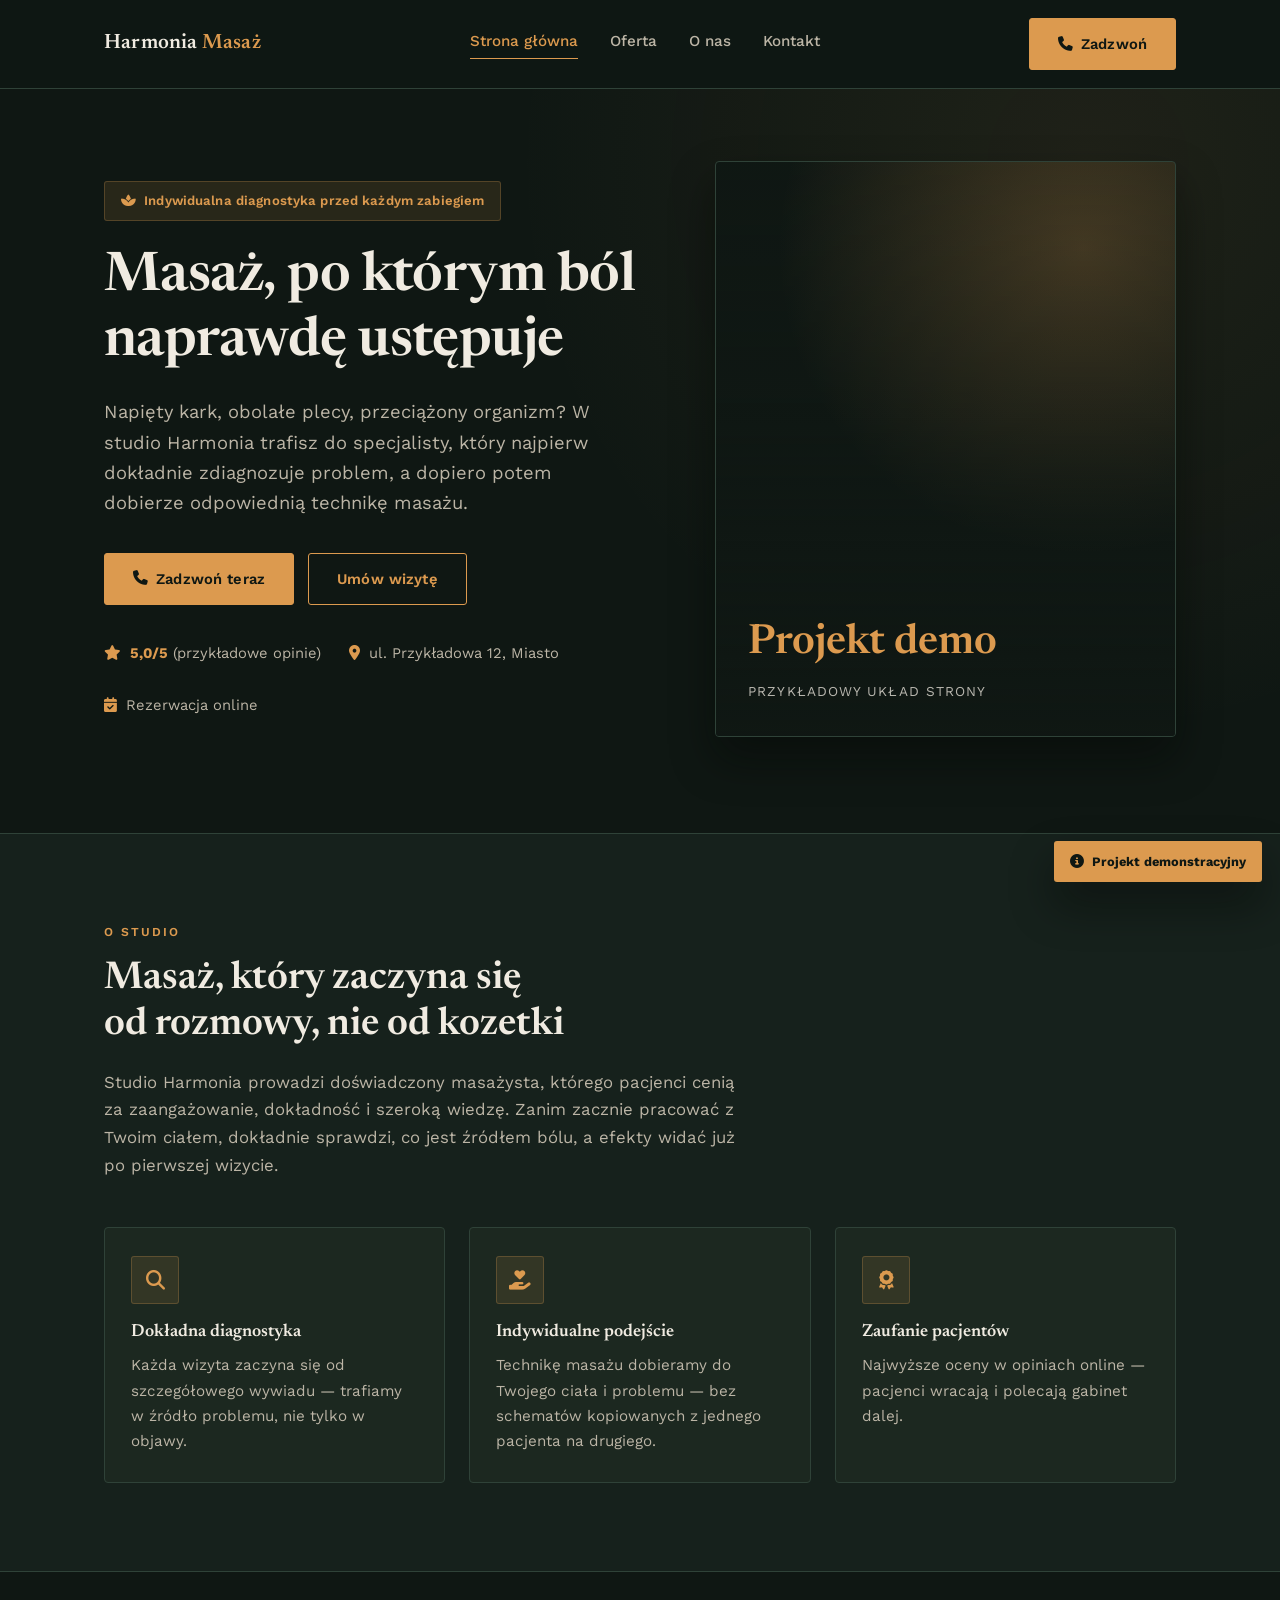
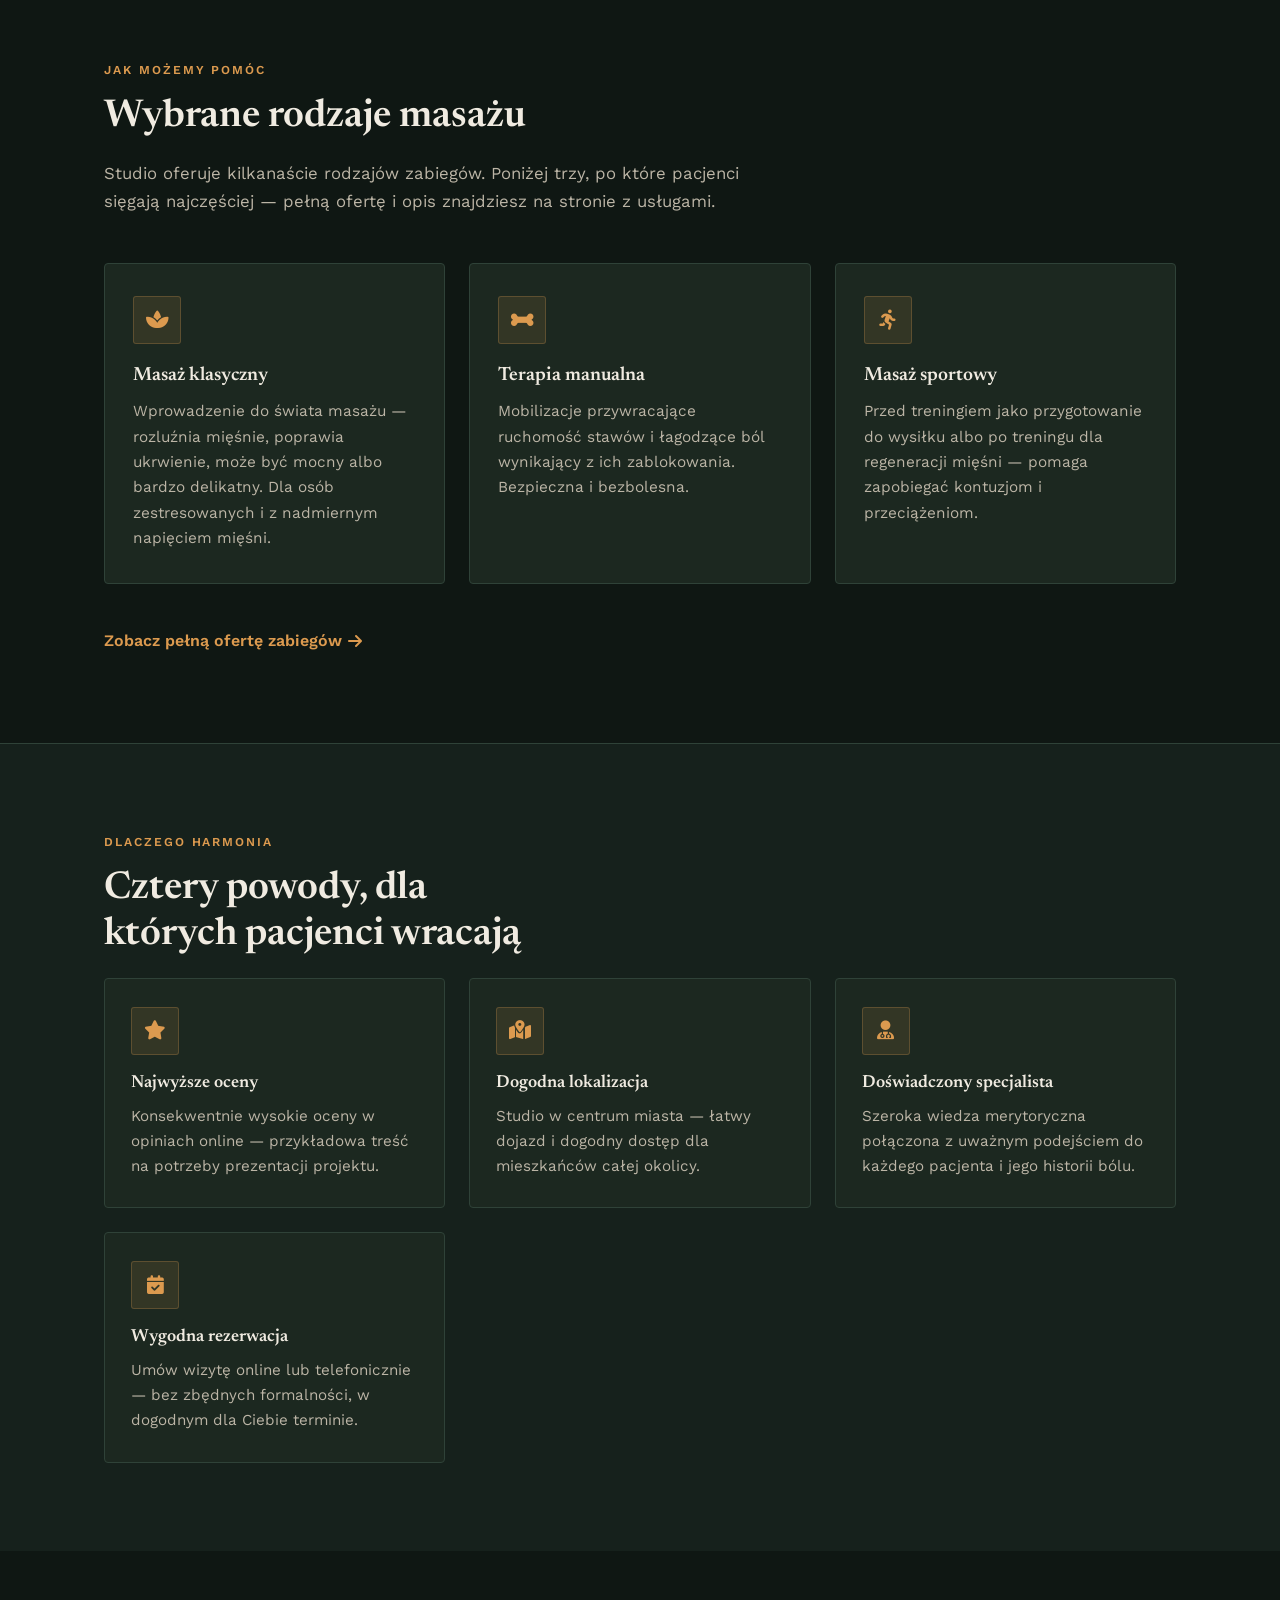
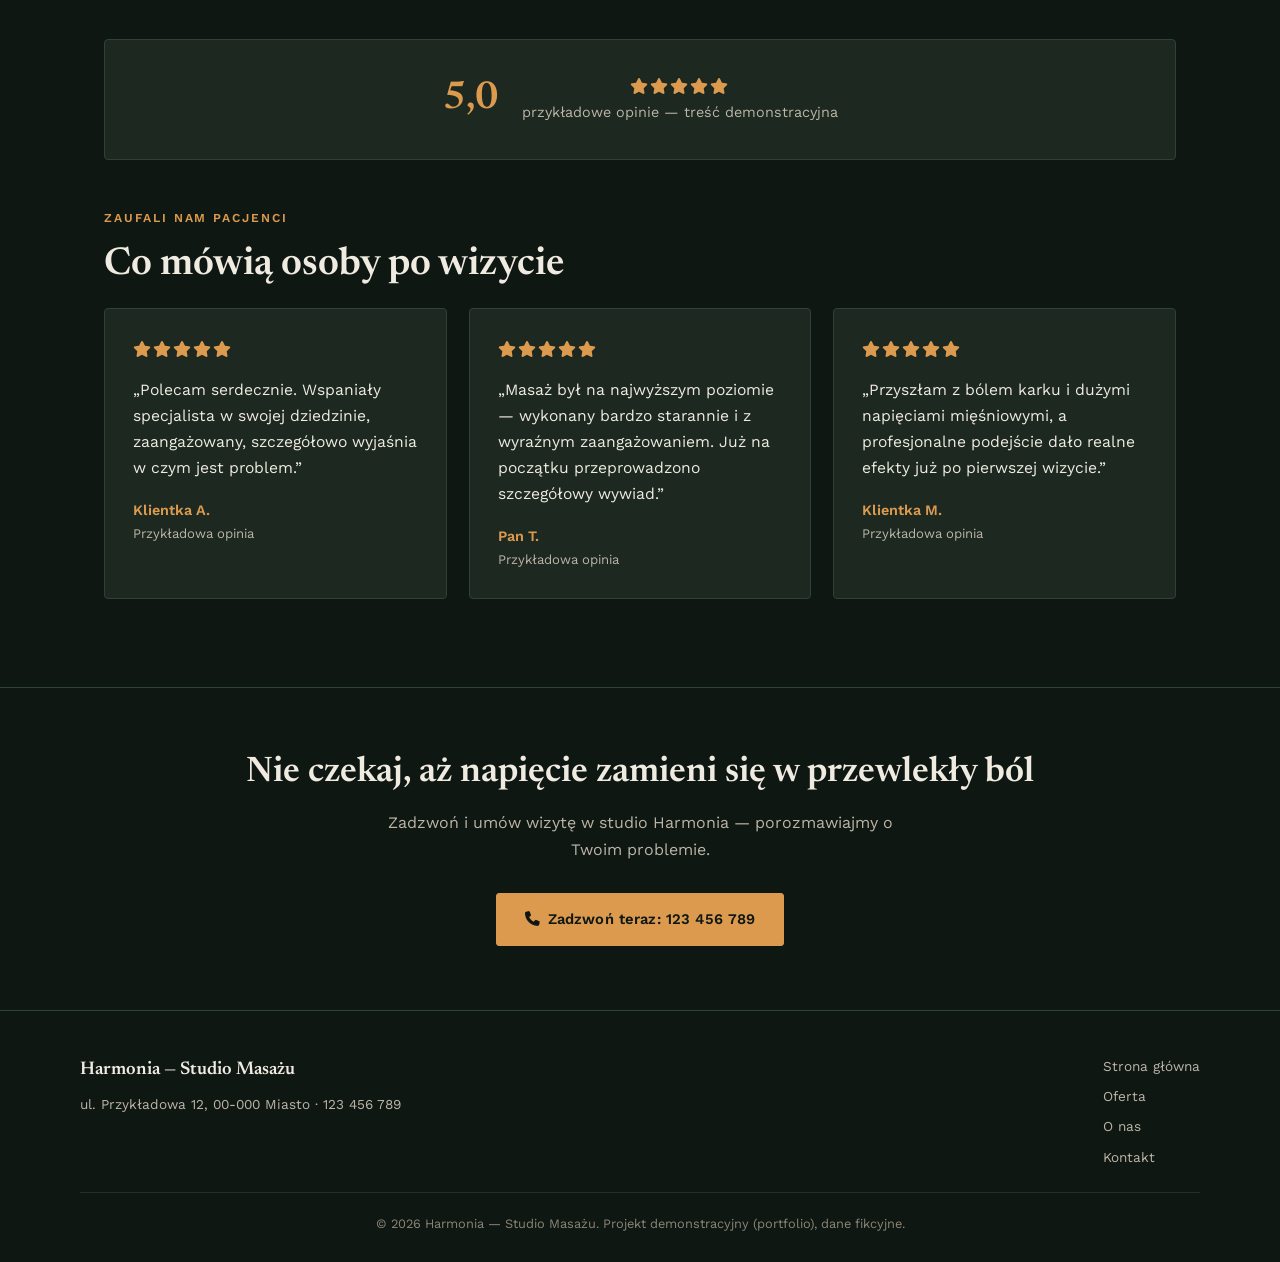
==== index.html @ 1e8f248b "Projekt demonstracyjny (portfolio) na bazie strony masażu — dane fikcyjne Bazuje na układzie i stylu" ====
<!DOCTYPE html>
<html lang="pl">
<head>
<meta charset="UTF-8">
<meta name="viewport" content="width=device-width, initial-scale=1.0">
<title>Harmonia – Studio Masażu | Projekt demonstracyjny</title>
<meta name="description" content="Przykładowa strona gabinetu masażu 'Harmonia' — projekt demonstracyjny (portfolio) prezentujący układ i copywriting dla lokalnej firmy usługowej.">
<meta name="robots" content="noindex, nofollow">
<!-- EDIT: to jest projekt demonstracyjny (portfolio) — podmień domenę, jeśli wdrażasz go pod realny adres -->
<link rel="canonical" href="https://masaz-portfolio-demo.vercel.app/index.html">
<link rel="preconnect" href="https://fonts.googleapis.com">
<link rel="preconnect" href="https://fonts.gstatic.com" crossorigin>
<link href="https://fonts.googleapis.com/css2?family=Newsreader:opsz,wght@6..72,400;6..72,500;6..72,600;6..72,700&family=Work+Sans:wght@400;500;600;700;800&display=swap" rel="stylesheet">
<link rel="stylesheet" href="https://cdnjs.cloudflare.com/ajax/libs/font-awesome/6.5.1/css/all.min.css">
<link rel="stylesheet" href="style.css">
</head>
<body>

<!-- NAWIGACJA -->
<header>
  <nav class="nav">
    <a href="index.html" class="logo">Harmonia <span>Masaż</span></a>
    <div class="nav-links">
      <a href="index.html">Strona główna</a>
      <a href="oferta.html">Oferta</a>
      <a href="realizacje.html">O nas</a>
      <a href="kontakt.html">Kontakt</a>
    </div>
    <a href="tel:123456789" class="btn btn-primary nav-cta"><i class="fa-solid fa-phone"></i> Zadzwoń</a>
    <button class="burger" id="burgerBtn" aria-label="Otwórz menu">☰</button>
  </nav>
  <div class="mobile-menu" id="mobileMenu">
    <a href="index.html">Strona główna</a>
    <a href="oferta.html">Oferta</a>
    <a href="realizacje.html">O nas</a>
    <a href="kontakt.html">Kontakt</a>
    <a href="tel:123456789" style="border:none; color: var(--amber); font-weight:700;">Zadzwoń: 123 456 789</a>
  </div>
</header>

<!-- HERO -->
<section class="hero" id="top">
  <div class="container hero-grid">
    <div>
      <span class="hero-badge"><i class="fa-solid fa-spa"></i> Indywidualna diagnostyka przed każdym zabiegiem</span>
      <h1>Masaż, po którym ból naprawdę ustępuje</h1>
      <p class="lead">Napięty kark, obolałe plecy, przeciążony organizm? W studio Harmonia trafisz do specjalisty, który najpierw dokładnie zdiagnozuje problem, a dopiero potem dobierze odpowiednią technikę masażu.</p>
      <div class="hero-actions">
        <a href="tel:123456789" class="btn btn-primary"><i class="fa-solid fa-phone"></i> Zadzwoń teraz</a>
        <a href="kontakt.html" class="btn btn-outline">Umów wizytę</a>
      </div>
      <div class="hero-trust">
        <span><i class="fa-solid fa-star" style="color:var(--amber);"></i> <strong>5,0/5</strong> (przykładowe opinie)</span>
        <span><i class="fa-solid fa-location-dot"></i> ul. Przykładowa 12, Miasto</span>
        <span><i class="fa-solid fa-calendar-check"></i> Rezerwacja online</span>
      </div>
    </div>
    <div class="hero-visual">
      <!-- EDIT: miejsce na zdjęcie z gabinetu — w wersji demo celowo bez zdjęcia klienta -->
      <div class="hero-visual-overlay"></div>
      <div class="hero-visual-text">
        <span class="big">Projekt demo</span>
        <span class="label">przykładowy układ strony</span>
      </div>
    </div>
  </div>
</section>

<!-- O FIRMIE SKRÓTOWO -->
<section class="about">
  <div class="container">
    <span class="section-label">O studio</span>
    <h2 class="section-title">Masaż, który zaczyna się od rozmowy, nie od kozetki</h2>
    <p class="section-sub">Studio Harmonia prowadzi doświadczony masażysta, którego pacjenci cenią za zaangażowanie, dokładność i szeroką wiedzę. Zanim zacznie pracować z Twoim ciałem, dokładnie sprawdzi, co jest źródłem bólu, a efekty widać już po pierwszej wizycie.</p>
    <div class="perks-grid">
      <div class="perk-item">
        <div class="perk-icon"><i class="fa-solid fa-magnifying-glass"></i></div>
        <h3>Dokładna diagnostyka</h3>
        <p>Każda wizyta zaczyna się od szczegółowego wywiadu — trafiamy w źródło problemu, nie tylko w objawy.</p>
      </div>
      <div class="perk-item">
        <div class="perk-icon"><i class="fa-solid fa-hand-holding-heart"></i></div>
        <h3>Indywidualne podejście</h3>
        <p>Technikę masażu dobieramy do Twojego ciała i problemu — bez schematów kopiowanych z jednego pacjenta na drugiego.</p>
      </div>
      <div class="perk-item">
        <div class="perk-icon"><i class="fa-solid fa-award"></i></div>
        <h3>Zaufanie pacjentów</h3>
        <p>Najwyższe oceny w opiniach online — pacjenci wracają i polecają gabinet dalej.</p>
      </div>
    </div>
  </div>
</section>

<!-- WYBRANE USŁUGI -->
<section class="services">
  <div class="container">
    <span class="section-label">Jak możemy pomóc</span>
    <h2 class="section-title">Wybrane rodzaje masażu</h2>
    <p class="section-sub">Studio oferuje kilkanaście rodzajów zabiegów. Poniżej trzy, po które pacjenci sięgają najczęściej — pełną ofertę i opis znajdziesz na stronie z usługami.</p>
    <div class="cards">
      <div class="card">
        <div class="card-icon"><i class="fa-solid fa-spa"></i></div>
        <h3>Masaż klasyczny</h3>
        <p>Wprowadzenie do świata masażu — rozluźnia mięśnie, poprawia ukrwienie, może być mocny albo bardzo delikatny. Dla osób zestresowanych i z nadmiernym napięciem mięśni.</p>
      </div>
      <div class="card">
        <div class="card-icon"><i class="fa-solid fa-bone"></i></div>
        <h3>Terapia manualna</h3>
        <p>Mobilizacje przywracające ruchomość stawów i łagodzące ból wynikający z ich zablokowania. Bezpieczna i bezbolesna.</p>
      </div>
      <div class="card">
        <div class="card-icon"><i class="fa-solid fa-person-running"></i></div>
        <h3>Masaż sportowy</h3>
        <p>Przed treningiem jako przygotowanie do wysiłku albo po treningu dla regeneracji mięśni — pomaga zapobiegać kontuzjom i przeciążeniom.</p>
      </div>
    </div>
    <a href="oferta.html" class="teaser-link">Zobacz pełną ofertę zabiegów <i class="fa-solid fa-arrow-right"></i></a>
  </div>
</section>

<!-- DLACZEGO MY -->
<section class="about">
  <div class="container">
    <span class="section-label">Dlaczego Harmonia</span>
    <h2 class="section-title">Cztery powody, dla których pacjenci wracają</h2>
    <div class="perks-grid">
      <div class="perk-item">
        <div class="perk-icon"><i class="fa-solid fa-star"></i></div>
        <h3>Najwyższe oceny</h3>
        <p>Konsekwentnie wysokie oceny w opiniach online — przykładowa treść na potrzeby prezentacji projektu.</p>
      </div>
      <div class="perk-item">
        <div class="perk-icon"><i class="fa-solid fa-map-location-dot"></i></div>
        <h3>Dogodna lokalizacja</h3>
        <p>Studio w centrum miasta — łatwy dojazd i dogodny dostęp dla mieszkańców całej okolicy.</p>
      </div>
      <div class="perk-item">
        <div class="perk-icon"><i class="fa-solid fa-user-doctor"></i></div>
        <h3>Doświadczony specjalista</h3>
        <p>Szeroka wiedza merytoryczna połączona z uważnym podejściem do każdego pacjenta i jego historii bólu.</p>
      </div>
      <div class="perk-item">
        <div class="perk-icon"><i class="fa-solid fa-calendar-check"></i></div>
        <h3>Wygodna rezerwacja</h3>
        <p>Umów wizytę online lub telefonicznie — bez zbędnych formalności, w dogodnym dla Ciebie terminie.</p>
      </div>
    </div>
  </div>
</section>

<!-- OPINIE (przykładowe, fikcyjne) -->
<section class="reviews">
  <div class="container">
    <div class="rating-banner">
      <div><span class="num">5,0</span></div>
      <div>
        <span class="stars"><i class="fa-solid fa-star"></i><i class="fa-solid fa-star"></i><i class="fa-solid fa-star"></i><i class="fa-solid fa-star"></i><i class="fa-solid fa-star"></i></span>
        <div class="sub">przykładowe opinie — treść demonstracyjna</div>
      </div>
    </div>
    <span class="section-label">Zaufali nam pacjenci</span>
    <h2 class="section-title">Co mówią osoby po wizycie</h2>
    <!-- EDIT: opinie fikcyjne, wyłącznie na potrzeby prezentacji układu strony -->
    <div class="review-grid">
      <div class="review">
        <span class="stars"><i class="fa-solid fa-star"></i><i class="fa-solid fa-star"></i><i class="fa-solid fa-star"></i><i class="fa-solid fa-star"></i><i class="fa-solid fa-star"></i></span>
        <p>„Polecam serdecznie. Wspaniały specjalista w swojej dziedzinie, zaangażowany, szczegółowo wyjaśnia w czym jest problem.”</p>
        <div class="author">Klientka A.</div>
        <div class="when">Przykładowa opinia</div>
      </div>
      <div class="review">
        <span class="stars"><i class="fa-solid fa-star"></i><i class="fa-solid fa-star"></i><i class="fa-solid fa-star"></i><i class="fa-solid fa-star"></i><i class="fa-solid fa-star"></i></span>
        <p>„Masaż był na najwyższym poziomie — wykonany bardzo starannie i z wyraźnym zaangażowaniem. Już na początku przeprowadzono szczegółowy wywiad.”</p>
        <div class="author">Pan T.</div>
        <div class="when">Przykładowa opinia</div>
      </div>
      <div class="review">
        <span class="stars"><i class="fa-solid fa-star"></i><i class="fa-solid fa-star"></i><i class="fa-solid fa-star"></i><i class="fa-solid fa-star"></i><i class="fa-solid fa-star"></i></span>
        <p>„Przyszłam z bólem karku i dużymi napięciami mięśniowymi, a profesjonalne podejście dało realne efekty już po pierwszej wizycie.”</p>
        <div class="author">Klientka M.</div>
        <div class="when">Przykładowa opinia</div>
      </div>
    </div>
  </div>
</section>

<!-- CTA BANNER -->
<div class="cta-strip">
  <h2>Nie czekaj, aż napięcie zamieni się w przewlekły ból</h2>
  <p>Zadzwoń i umów wizytę w studio Harmonia — porozmawiajmy o Twoim problemie.</p>
  <a href="tel:123456789" class="btn btn-primary"><i class="fa-solid fa-phone"></i> Zadzwoń teraz: 123 456 789</a>
</div>

<!-- STOPKA -->
<footer>
  <div class="footer-inner">
    <div>
      <div class="footer-logo">Harmonia — Studio Masażu</div>
      <p>ul. Przykładowa 12, 00-000 Miasto · 123 456 789</p>
    </div>
    <ul class="footer-links">
      <a href="index.html">Strona główna</a>
      <a href="oferta.html">Oferta</a>
      <a href="realizacje.html">O nas</a>
      <a href="kontakt.html">Kontakt</a>
    </ul>
  </div>
  <div class="footer-bottom">
    © <span id="year"></span> Harmonia — Studio Masażu. Projekt demonstracyjny (portfolio), dane fikcyjne.
  </div>
</footer>

<a href="kontakt.html" class="demo-ribbon"><i class="fa-solid fa-circle-info"></i> Projekt demonstracyjny</a>

<script src="main.js"></script>
</body>
</html>
---- style.css ----
:root {
  --pine-900: #0f1713;
  --pine-800: #16211c;
  --pine-700: #1c2820;
  --pine-600: #24352b;
  --line: #2f4238;
  --line-soft: rgba(240, 235, 225, 0.1);
  --amber: #dc9a4f;
  --amber-dark: #c17f38;
  --amber-light: rgba(220, 154, 79, 0.12);
  --bone: #f0ebe1;
  --bone-soft: #bcb5a6;
  --stone: #8b8577;
  --white: #ffffff;
  --radius: 3px;
  --radius-lg: 4px;
  --shadow: 0 22px 44px rgba(4, 7, 5, 0.45);
}

* { box-sizing: border-box; margin: 0; padding: 0; }

html { scroll-behavior: smooth; }

body {
  font-family: 'Work Sans', sans-serif;
  color: var(--bone);
  background: var(--pine-800);
  line-height: 1.65;
  font-weight: 400;
  -webkit-font-smoothing: antialiased;
}

h1, h2, h3, .logo {
  font-family: 'Newsreader', serif;
  color: var(--bone);
  line-height: 1.2;
  font-weight: 600;
}

a { text-decoration: none; color: inherit; }
img { max-width: 100%; display: block; }
ul { list-style: none; }

.container {
  max-width: 1120px;
  margin: 0 auto;
  padding: 0 24px;
}

section { padding: 88px 0; }

.section-label {
  text-transform: uppercase;
  letter-spacing: 0.16em;
  font-size: 0.76rem;
  font-weight: 600;
  color: var(--amber);
  margin-bottom: 14px;
  display: block;
}

.section-title {
  font-size: clamp(1.8rem, 3vw, 2.5rem);
  margin-bottom: 20px;
  max-width: 720px;
  text-wrap: balance;
}

.section-sub {
  color: var(--bone-soft);
  font-size: 1.05rem;
  max-width: 640px;
  margin-bottom: 48px;
}

/* HEADER / NAV */
header {
  position: sticky;
  top: 0;
  z-index: 100;
  background: rgba(15, 23, 19, 0.92);
  backdrop-filter: blur(8px);
  border-bottom: 1px solid var(--line);
}

.nav {
  display: flex;
  align-items: center;
  justify-content: space-between;
  padding: 18px 24px;
  max-width: 1120px;
  margin: 0 auto;
}

.logo {
  font-size: 1.3rem;
  font-weight: 600;
  letter-spacing: 0.01em;
}
.logo span { color: var(--amber); }

.nav-links {
  display: none;
  gap: 32px;
  align-items: center;
  font-size: 0.95rem;
  font-weight: 500;
}
@media (min-width: 900px) {
  .nav-links { display: flex; }
}

.nav-links a {
  color: var(--bone-soft);
  transition: color 0.25s ease;
  padding-bottom: 4px;
  border-bottom: 1px solid transparent;
}
.nav-links a:hover, .nav-links a[aria-current="page"] {
  color: var(--amber);
  border-bottom-color: var(--amber);
}

.btn {
  display: inline-flex;
  align-items: center;
  gap: 8px;
  padding: 13px 28px;
  border-radius: var(--radius);
  font-weight: 600;
  font-size: 0.92rem;
  letter-spacing: 0.01em;
  transition: all 0.25s ease;
  cursor: pointer;
  border: 1px solid transparent;
  font-family: inherit;
}

.btn-primary {
  background: var(--amber);
  color: var(--pine-900);
  border-color: var(--amber);
}
.btn-primary:hover {
  background: var(--amber-dark);
  border-color: var(--amber-dark);
  transform: translateY(-2px);
}

.btn-outline {
  background: transparent;
  border: 1px solid var(--amber);
  color: var(--amber);
}
.btn-outline:hover {
  background: var(--amber);
  color: var(--pine-900);
}

.nav-cta { display: none; }
@media (min-width: 900px) { .nav-cta { display: inline-flex; } }

.burger {
  display: block;
  background: none;
  border: none;
  font-size: 1.5rem;
  color: var(--amber);
  cursor: pointer;
}
@media (min-width: 900px) { .burger { display: none; } }

.mobile-menu {
  display: none;
  flex-direction: column;
  gap: 4px;
  padding: 12px 24px 22px;
  border-top: 1px solid var(--line);
  background: var(--pine-700);
}
.mobile-menu.open { display: flex; }
.mobile-menu a {
  padding: 12px 0;
  font-weight: 500;
  color: var(--bone-soft);
  border-bottom: 1px solid var(--line);
}
.mobile-menu a[aria-current="page"] { color: var(--amber); }
@media (min-width: 900px) { .mobile-menu { display: none !important; } }

/* HERO (strona główna) */
.hero {
  background:
    radial-gradient(circle at 85% 10%, rgba(220, 154, 79, 0.08), transparent 45%),
    var(--pine-900);
  padding: 72px 0 96px;
  position: relative;
  overflow: hidden;
  border-bottom: 1px solid var(--line);
}

.hero-grid {
  display: grid;
  grid-template-columns: 1fr;
  gap: 48px;
  align-items: center;
}
@media (min-width: 900px) {
  .hero-grid { grid-template-columns: 1.1fr 0.9fr; }
}

.hero-badge {
  display: inline-flex;
  align-items: center;
  gap: 8px;
  background: var(--amber-light);
  color: var(--amber);
  font-size: 0.82rem;
  font-weight: 600;
  letter-spacing: 0.01em;
  padding: 8px 16px;
  border-radius: var(--radius);
  border: 1px solid rgba(220, 154, 79, 0.25);
  margin-bottom: 24px;
}

.hero h1 {
  font-size: clamp(2.2rem, 5vw, 3.4rem);
  margin-bottom: 22px;
  letter-spacing: -0.01em;
  text-wrap: balance;
}

.hero p.lead {
  font-size: 1.15rem;
  color: var(--bone-soft);
  max-width: 520px;
  margin-bottom: 34px;
}

.hero-actions {
  display: flex;
  flex-wrap: wrap;
  gap: 14px;
  margin-bottom: 36px;
}

.hero-trust {
  display: flex;
  flex-wrap: wrap;
  gap: 28px;
  align-items: center;
  font-size: 0.92rem;
  color: var(--bone-soft);
}
.hero-trust strong { color: var(--amber); }
.hero-trust i { color: var(--amber); margin-right: 4px; }

.stars { color: var(--amber); letter-spacing: 2px; }

.hero-visual {
  background: var(--pine-900);
  border-radius: var(--radius-lg);
  aspect-ratio: 4 / 5;
  position: relative;
  overflow: hidden;
  box-shadow: var(--shadow);
  border: 1px solid var(--line);
  display: flex;
  align-items: flex-end;
  padding: 32px;
}
.hero-visual-img {
  position: absolute;
  inset: 0;
  width: 100%;
  height: 100%;
  object-fit: cover;
  max-width: none;
  filter: saturate(0.85) brightness(0.85);
}
.hero-visual-overlay {
  position: absolute;
  inset: 0;
  background:
    linear-gradient(0deg, rgba(15,23,19,0.9) 0%, rgba(15,23,19,0.25) 55%, rgba(15,23,19,0.05) 100%),
    radial-gradient(circle at 80% 15%, rgba(220,154,79,0.28), transparent 50%);
}
.hero-visual-text {
  position: relative;
  color: var(--bone);
}
.hero-visual-text .big {
  font-family: 'Newsreader', serif;
  font-size: 2.6rem;
  font-weight: 600;
  display: block;
  color: var(--amber);
}
.hero-visual-text .label {
  font-size: 0.85rem;
  letter-spacing: 0.08em;
  text-transform: uppercase;
  color: rgba(240,235,225,0.75);
}

/* PAGE HERO (podstrony) */
.page-hero {
  background:
    radial-gradient(circle at 85% 10%, rgba(220, 154, 79, 0.08), transparent 45%),
    var(--pine-900);
  padding: 56px 0 64px;
  border-bottom: 1px solid var(--line);
}
.breadcrumb {
  font-size: 0.85rem;
  color: var(--bone-soft);
  margin-bottom: 16px;
}
.breadcrumb a {
  color: var(--amber);
  font-weight: 600;
}
.breadcrumb a:hover { text-decoration: underline; }
.page-hero h1 {
  font-size: clamp(2rem, 4.2vw, 2.9rem);
  max-width: 760px;
  margin-bottom: 16px;
  text-wrap: balance;
}
.page-hero p.lead {
  color: var(--bone-soft);
  font-size: 1.08rem;
  max-width: 620px;
}

/* O FIRMIE / ZALETY */
.about { background: var(--pine-800); }

.perks-grid {
  display: grid;
  grid-template-columns: 1fr;
  gap: 24px;
  margin-top: 8px;
}
@media (min-width: 700px) {
  .perks-grid { grid-template-columns: repeat(3, 1fr); }
}
.perk-item {
  background: var(--pine-700);
  border: 1px solid var(--line);
  border-radius: var(--radius-lg);
  padding: 28px 26px;
}
.perk-icon {
  width: 48px;
  height: 48px;
  border-radius: var(--radius);
  background: var(--amber-light);
  color: var(--amber);
  display: flex;
  align-items: center;
  justify-content: center;
  font-size: 1.2rem;
  margin-bottom: 18px;
  border: 1px solid rgba(220, 154, 79, 0.25);
}
.perk-item h3 { font-size: 1.1rem; margin-bottom: 10px; }
.perk-item p { color: var(--bone-soft); font-size: 0.95rem; }

/* USŁUGI / KARTY */
.services {
  background: var(--pine-900);
  border-top: 1px solid var(--line);
  border-bottom: 1px solid var(--line);
}

.cards {
  display: grid;
  grid-template-columns: 1fr;
  gap: 24px;
}
@media (min-width: 700px) {
  .cards { grid-template-columns: repeat(3, 1fr); }
}
.cards.cards-4 { grid-template-columns: 1fr; }
@media (min-width: 640px) {
  .cards.cards-4 { grid-template-columns: repeat(2, 1fr); }
}

.card {
  background: var(--pine-700);
  border-radius: var(--radius-lg);
  padding: 32px 28px;
  border: 1px solid var(--line);
  transition: transform 0.25s ease, border-color 0.25s ease;
}
.card:hover {
  transform: translateY(-4px);
  border-color: var(--amber);
}

.card-icon {
  width: 48px;
  height: 48px;
  border-radius: var(--radius);
  background: var(--amber-light);
  color: var(--amber);
  display: flex;
  align-items: center;
  justify-content: center;
  font-size: 1.25rem;
  margin-bottom: 20px;
  border: 1px solid rgba(220, 154, 79, 0.25);
}

.card h3 { font-size: 1.2rem; margin-bottom: 12px; }
.card p { color: var(--bone-soft); font-size: 0.96rem; }
.card .price {
  display: inline-block;
  margin-top: 14px;
  padding-top: 14px;
  border-top: 1px solid var(--line);
  width: 100%;
  font-weight: 600;
  color: var(--amber);
  font-family: 'Newsreader', serif;
  font-size: 1.05rem;
}

.teaser-link {
  display: inline-flex;
  align-items: center;
  gap: 6px;
  margin-top: 44px;
  font-weight: 600;
  color: var(--amber);
}
.teaser-link:hover { text-decoration: underline; }

/* CENNIK */
.pricing-table {
  width: 100%;
  border-collapse: collapse;
  background: var(--pine-700);
  border: 1px solid var(--line);
  border-radius: var(--radius-lg);
  overflow: hidden;
}
.pricing-table th, .pricing-table td {
  padding: 18px 22px;
  text-align: left;
  border-bottom: 1px solid var(--line);
}
.pricing-table th {
  background: var(--pine-900);
  color: var(--amber);
  font-family: 'Newsreader', serif;
  font-weight: 600;
}
.pricing-table td:last-child, .pricing-table th:last-child {
  text-align: right;
  font-weight: 600;
  color: var(--amber);
  white-space: nowrap;
}
.pricing-table tr:last-child td { border-bottom: none; }
.pricing-note {
  margin-top: 18px;
  font-size: 0.88rem;
  color: var(--bone-soft);
}

/* FAQ ACCORDION */
.faq { background: var(--pine-800); }
.faq-item {
  border: 1px solid var(--line);
  border-radius: var(--radius-lg);
  margin-bottom: 14px;
  overflow: hidden;
}
.faq-question {
  width: 100%;
  background: var(--pine-700);
  border: none;
  padding: 20px 24px;
  font-family: 'Work Sans', sans-serif;
  font-weight: 600;
  font-size: 1rem;
  color: var(--bone);
  text-align: left;
  display: flex;
  justify-content: space-between;
  align-items: center;
  cursor: pointer;
  gap: 16px;
}
.faq-question i { color: var(--amber); transition: transform 0.25s ease; flex-shrink: 0; }
.faq-item.open .faq-question i { transform: rotate(180deg); }
.faq-answer {
  max-height: 0;
  overflow: hidden;
  transition: max-height 0.3s ease;
  background: var(--pine-800);
}
.faq-answer p {
  padding: 20px 24px;
  color: var(--bone-soft);
  font-size: 0.96rem;
}

/* OPINIE */
.reviews { background: var(--pine-900); }

.rating-banner {
  display: flex;
  flex-wrap: wrap;
  gap: 24px;
  align-items: center;
  justify-content: center;
  background: var(--pine-700);
  color: var(--bone);
  border: 1px solid var(--line);
  border-radius: var(--radius-lg);
  padding: 28px 32px;
  margin-bottom: 48px;
  text-align: center;
}
.rating-banner .num {
  font-family: 'Newsreader', serif;
  font-size: 2.4rem;
  font-weight: 600;
  color: var(--amber);
}
.rating-banner .stars { color: var(--amber); }
.rating-banner .sub { font-size: 0.9rem; color: var(--bone-soft); }

.review-grid {
  display: grid;
  grid-template-columns: 1fr;
  gap: 22px;
}
@media (min-width: 780px) {
  .review-grid { grid-template-columns: repeat(3, 1fr); }
}
.review {
  background: var(--pine-700);
  border: 1px solid var(--line);
  border-radius: var(--radius-lg);
  padding: 28px;
}
.review .stars { display: block; margin-bottom: 14px; }
.review p { color: var(--bone); font-size: 0.98rem; margin-bottom: 18px; }
.review .author { font-weight: 600; font-size: 0.9rem; color: var(--amber); }
.review .when { font-size: 0.82rem; color: var(--bone-soft); }

/* CTA STRIP */
.cta-strip {
  background: var(--pine-900);
  color: var(--bone);
  text-align: center;
  padding: 64px 24px;
  border-top: 1px solid var(--line);
}
.cta-strip h2 { color: var(--bone); font-size: clamp(1.6rem, 3.4vw, 2.2rem); margin-bottom: 16px; text-wrap: balance; }
.cta-strip p { color: var(--bone-soft); max-width: 520px; margin: 0 auto 30px; }

/* HISTORIA / TIMELINE */
.timeline {
  margin-top: 8px;
  display: grid;
  gap: 28px;
}
.timeline-item {
  display: grid;
  grid-template-columns: 90px 1fr;
  gap: 24px;
  align-items: start;
}
.timeline-item .year {
  font-family: 'Newsreader', serif;
  font-weight: 600;
  font-size: 1.2rem;
  color: var(--amber);
}
.timeline-item p { color: var(--bone-soft); }

/* GALERIA */
.gallery-grid {
  display: grid;
  grid-template-columns: 1fr;
  gap: 20px;
}
@media (min-width: 600px) { .gallery-grid { grid-template-columns: repeat(2, 1fr); } }
@media (min-width: 900px) { .gallery-grid { grid-template-columns: repeat(3, 1fr); } }
.gallery-placeholder {
  aspect-ratio: 4/3;
  background: var(--pine-700);
  border-radius: var(--radius-lg);
  display: flex;
  align-items: center;
  justify-content: center;
  color: var(--bone-soft);
  font-weight: 500;
  font-size: 0.95rem;
  border: 1px dashed var(--amber);
  text-align: center;
  padding: 12px;
}

/* LICZBY / STATYSTYKI */
.stats-grid {
  display: grid;
  grid-template-columns: repeat(2, 1fr);
  gap: 24px;
  text-align: center;
}
@media (min-width: 700px) { .stats-grid { grid-template-columns: repeat(4, 1fr); } }
.stat-item .num {
  font-family: 'Newsreader', serif;
  font-size: 2.4rem;
  font-weight: 600;
  color: var(--amber);
  display: block;
}
.stat-item .label {
  font-size: 0.9rem;
  color: var(--bone-soft);
  margin-top: 6px;
}

/* ZESPÓŁ */
.team-grid {
  display: grid;
  grid-template-columns: 1fr;
  gap: 24px;
}
@media (min-width: 640px) { .team-grid { grid-template-columns: repeat(2, 1fr); } }
.team-card {
  background: var(--pine-700);
  border: 1px solid var(--line);
  border-radius: var(--radius-lg);
  padding: 28px;
  text-align: center;
}
.team-photo {
  width: 120px;
  height: 120px;
  border-radius: 50%;
  background: var(--pine-800);
  margin: 0 auto 18px;
  display: flex;
  align-items: center;
  justify-content: center;
  color: var(--amber);
  font-size: 2rem;
  border: 1px dashed var(--amber);
}
.team-card h3 { margin-bottom: 4px; }
.team-card .role { color: var(--amber); font-weight: 600; font-size: 0.9rem; margin-bottom: 10px; }
.team-card p.bio { color: var(--bone-soft); font-size: 0.92rem; }

/* KONTAKT */
.contact { background: var(--pine-800); }

.contact-grid {
  display: grid;
  grid-template-columns: 1fr;
  gap: 48px;
}
@media (min-width: 900px) {
  .contact-grid { grid-template-columns: 0.9fr 1.1fr; }
}

.contact-info { display: flex; flex-direction: column; gap: 22px; }
.contact-item {
  display: flex;
  gap: 16px;
  align-items: flex-start;
  background: var(--pine-700);
  border: 1px solid var(--line);
  border-radius: var(--radius-lg);
  padding: 20px 22px;
}
.contact-item .ico {
  width: 42px;
  height: 42px;
  border-radius: var(--radius);
  background: var(--amber-light);
  color: var(--amber);
  display: flex;
  align-items: center;
  justify-content: center;
  flex-shrink: 0;
  font-size: 1.1rem;
  border: 1px solid rgba(220, 154, 79, 0.25);
}
.contact-item h4 { font-family: 'Newsreader', serif; color: var(--bone); font-size: 1rem; margin-bottom: 4px; }
.contact-item p, .contact-item a { color: var(--bone-soft); font-size: 0.95rem; }
.contact-item a:hover { color: var(--amber); }

.map-embed {
  border-radius: var(--radius-lg);
  overflow: hidden;
  border: 1px solid var(--line);
  filter: grayscale(0.3) invert(0.9) contrast(0.9);
}
.map-embed iframe { width: 100%; height: 260px; border: 0; display: block; }

.form-card {
  background: var(--pine-700);
  border-radius: var(--radius-lg);
  padding: 40px;
  border: 1px solid var(--line);
}
.form-card h3 { font-size: 1.3rem; margin-bottom: 8px; }
.form-card .sub { color: var(--bone-soft); font-size: 0.92rem; margin-bottom: 28px; }

.field { margin-bottom: 18px; }
.field label { display: block; font-size: 0.88rem; font-weight: 600; color: var(--bone); margin-bottom: 6px; }
.field input, .field textarea {
  width: 100%;
  padding: 13px 15px;
  border-radius: var(--radius);
  border: 1px solid var(--line);
  font-family: inherit;
  font-size: 0.95rem;
  color: var(--bone);
  background: var(--pine-900);
  transition: border-color 0.2s ease;
}
.field input::placeholder, .field textarea::placeholder { color: var(--stone); }
.field input:focus, .field textarea:focus { outline: none; border-color: var(--amber); }
.field textarea { resize: vertical; min-height: 110px; }

.field-checkbox {
  display: flex;
  gap: 10px;
  align-items: flex-start;
  margin-bottom: 20px;
  font-size: 0.85rem;
  color: var(--bone-soft);
}
.field-checkbox input { margin-top: 4px; flex-shrink: 0; }

.form-note { font-size: 0.82rem; color: var(--bone-soft); margin-top: 10px; }

.form-success {
  display: none;
  background: var(--amber-light);
  color: var(--amber);
  border: 1px solid rgba(220, 154, 79, 0.25);
  border-radius: var(--radius);
  padding: 14px 16px;
  font-size: 0.9rem;
  font-weight: 600;
  margin-bottom: 18px;
}
.form-success.show { display: block; }

/* FOOTER */
footer {
  background: var(--pine-900);
  color: var(--bone-soft);
  padding: 44px 24px 28px;
  border-top: 1px solid var(--line);
}
.footer-inner {
  max-width: 1120px;
  margin: 0 auto;
  display: flex;
  flex-wrap: wrap;
  justify-content: space-between;
  gap: 20px;
  align-items: flex-start;
}
.footer-logo { font-family: 'Newsreader', serif; color: var(--bone); font-size: 1.15rem; font-weight: 600; margin-bottom: 8px; }
.footer-inner p { font-size: 0.85rem; }
.footer-links { display: flex; flex-direction: column; gap: 8px; font-size: 0.85rem; }
.footer-links a:hover { color: var(--amber); }
.footer-bottom {
  max-width: 1120px;
  margin: 24px auto 0;
  padding-top: 20px;
  border-top: 1px solid var(--line-soft);
  font-size: 0.8rem;
  text-align: center;
  color: var(--stone);
}

/* DEMO RIBBON */
.demo-ribbon {
  position: fixed;
  bottom: 18px;
  right: 18px;
  z-index: 300;
  background: var(--amber);
  color: var(--pine-900);
  font-size: 0.8rem;
  font-weight: 700;
  padding: 10px 16px;
  border-radius: var(--radius);
  box-shadow: var(--shadow);
  display: flex;
  align-items: center;
  gap: 8px;
}
.demo-ribbon i { font-size: 0.85rem; }
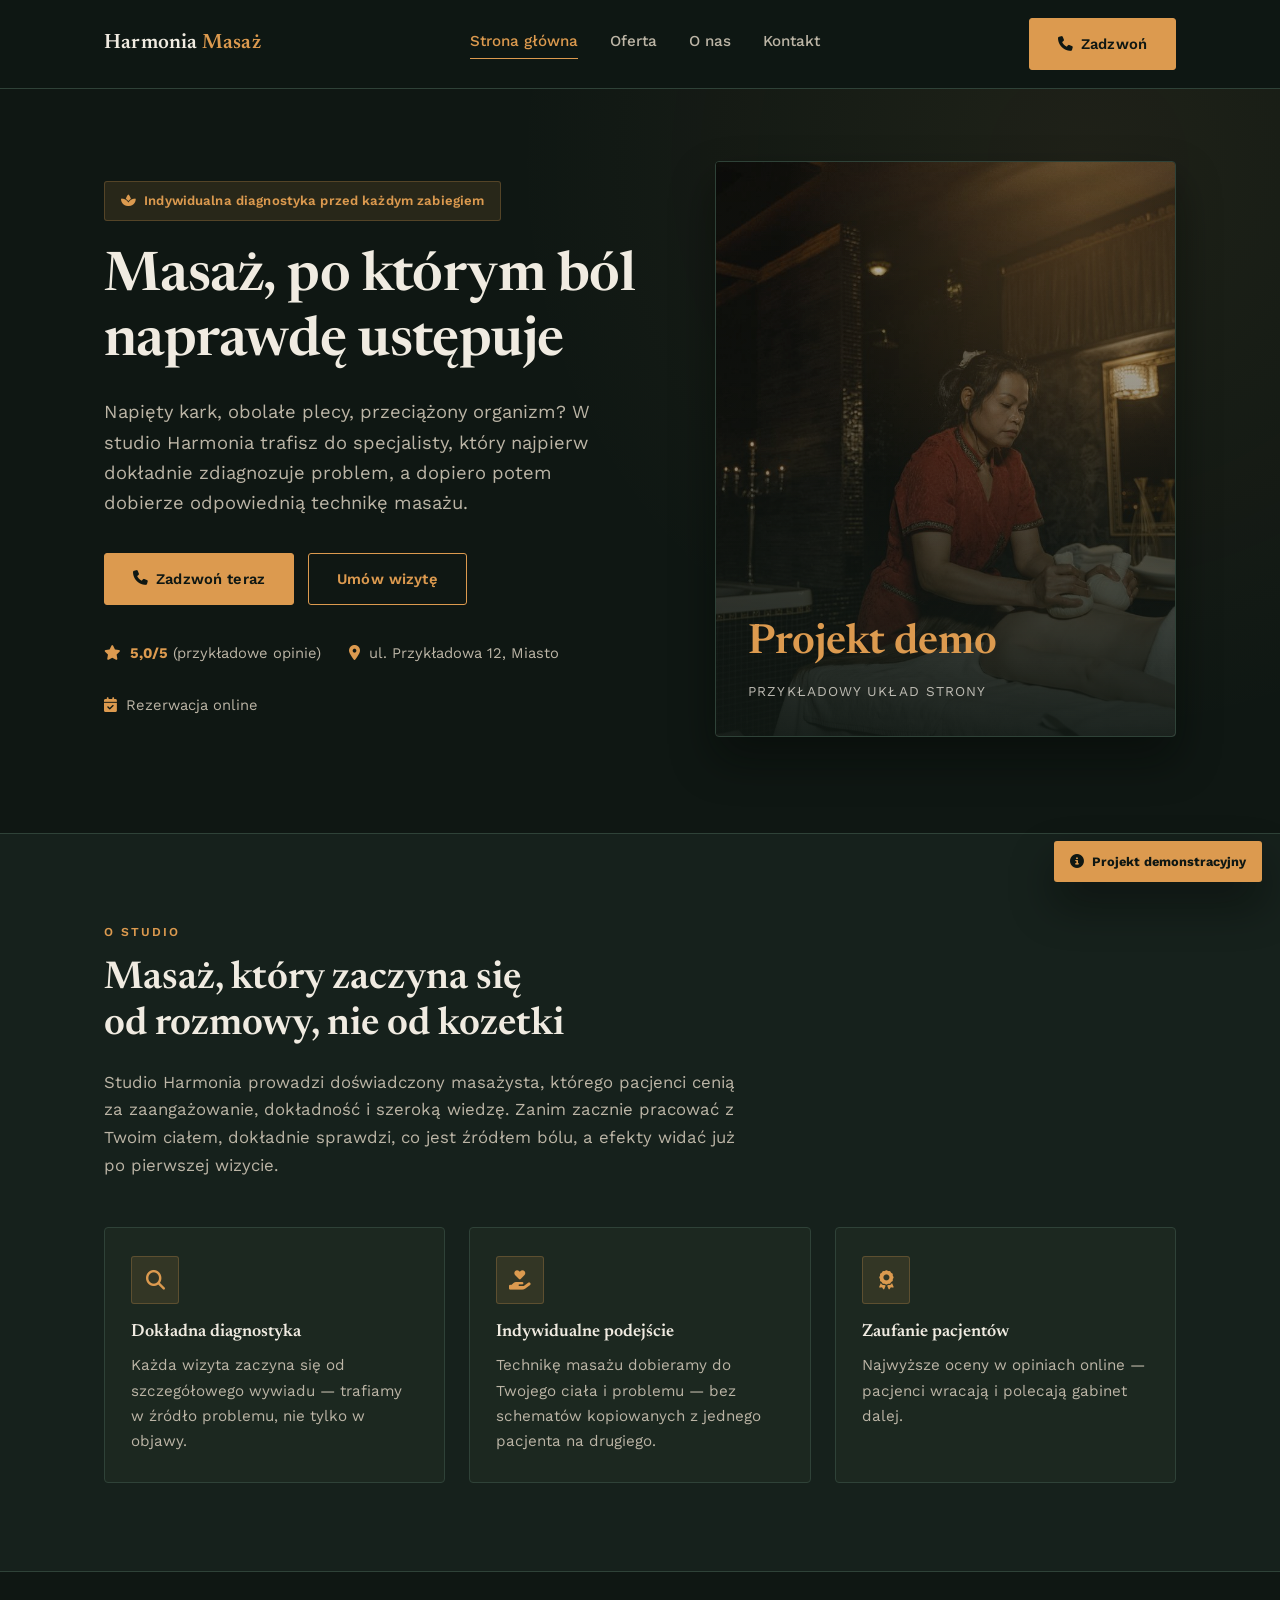
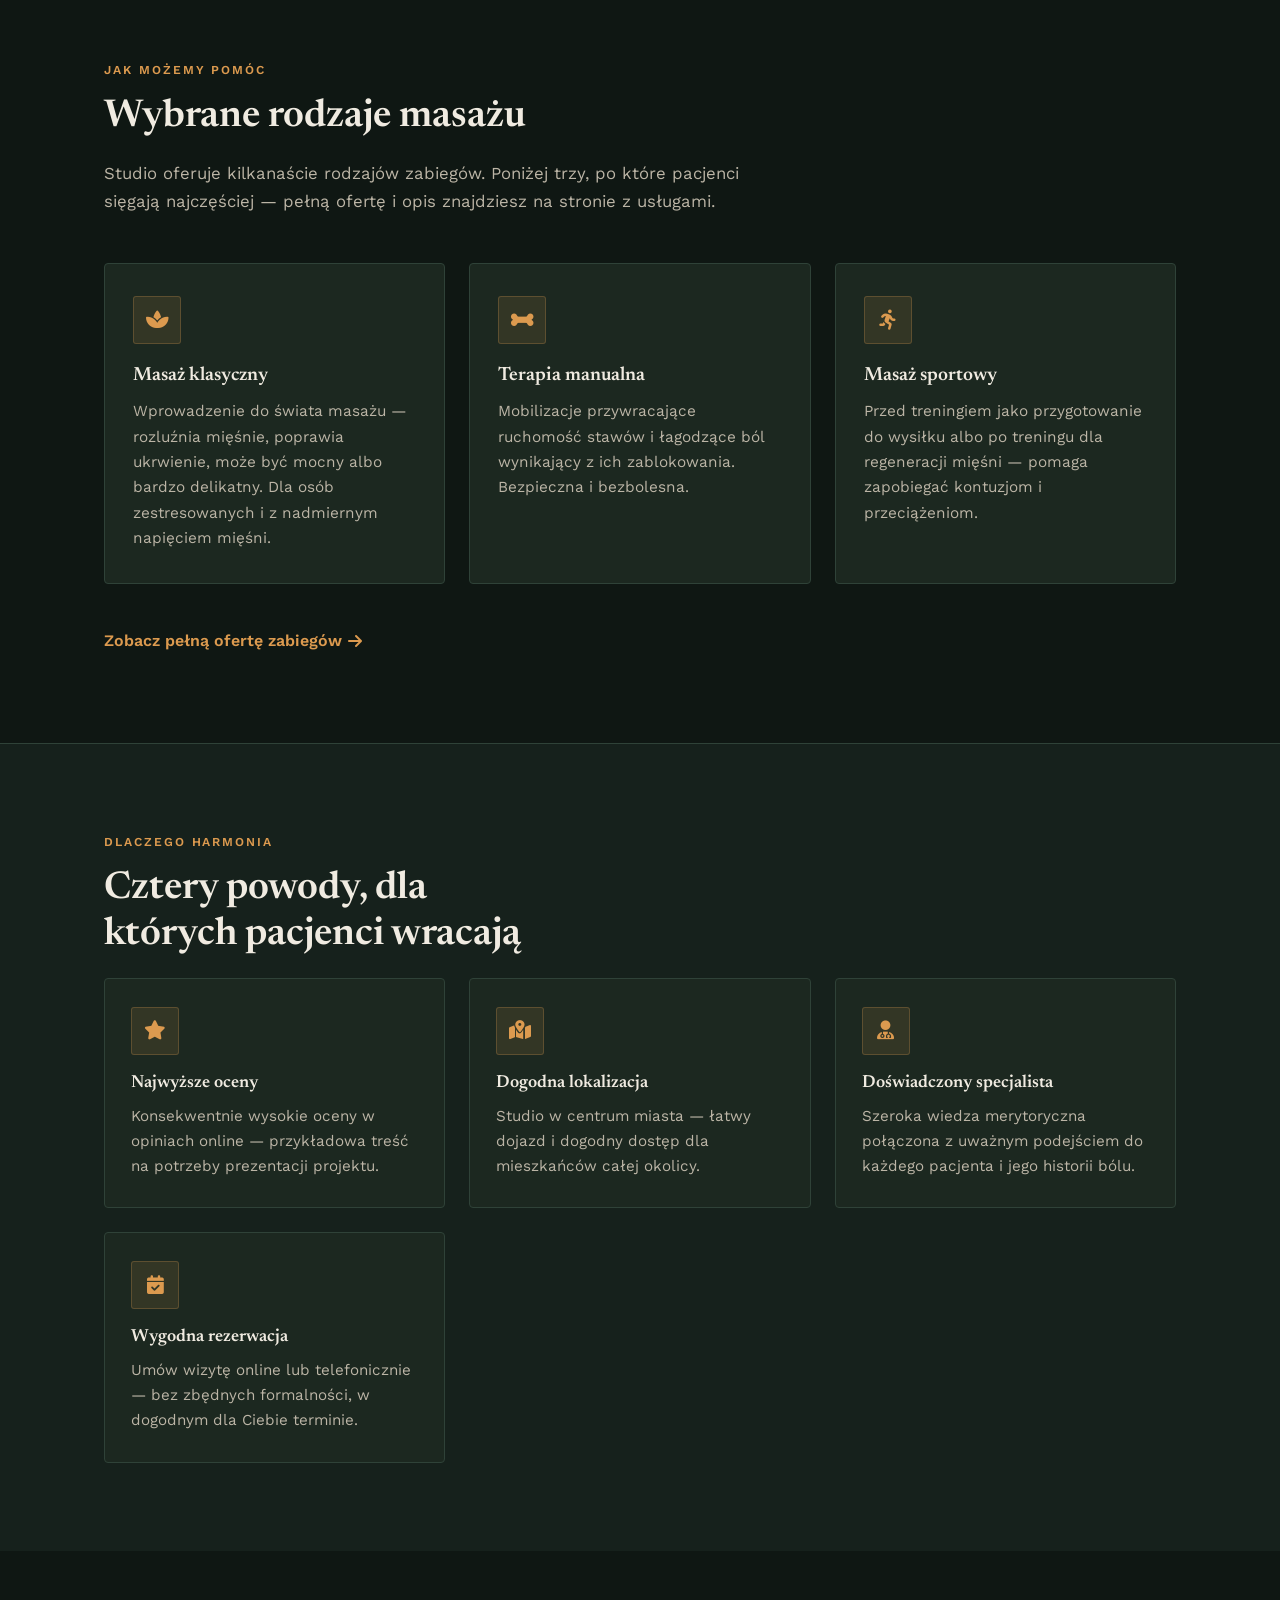
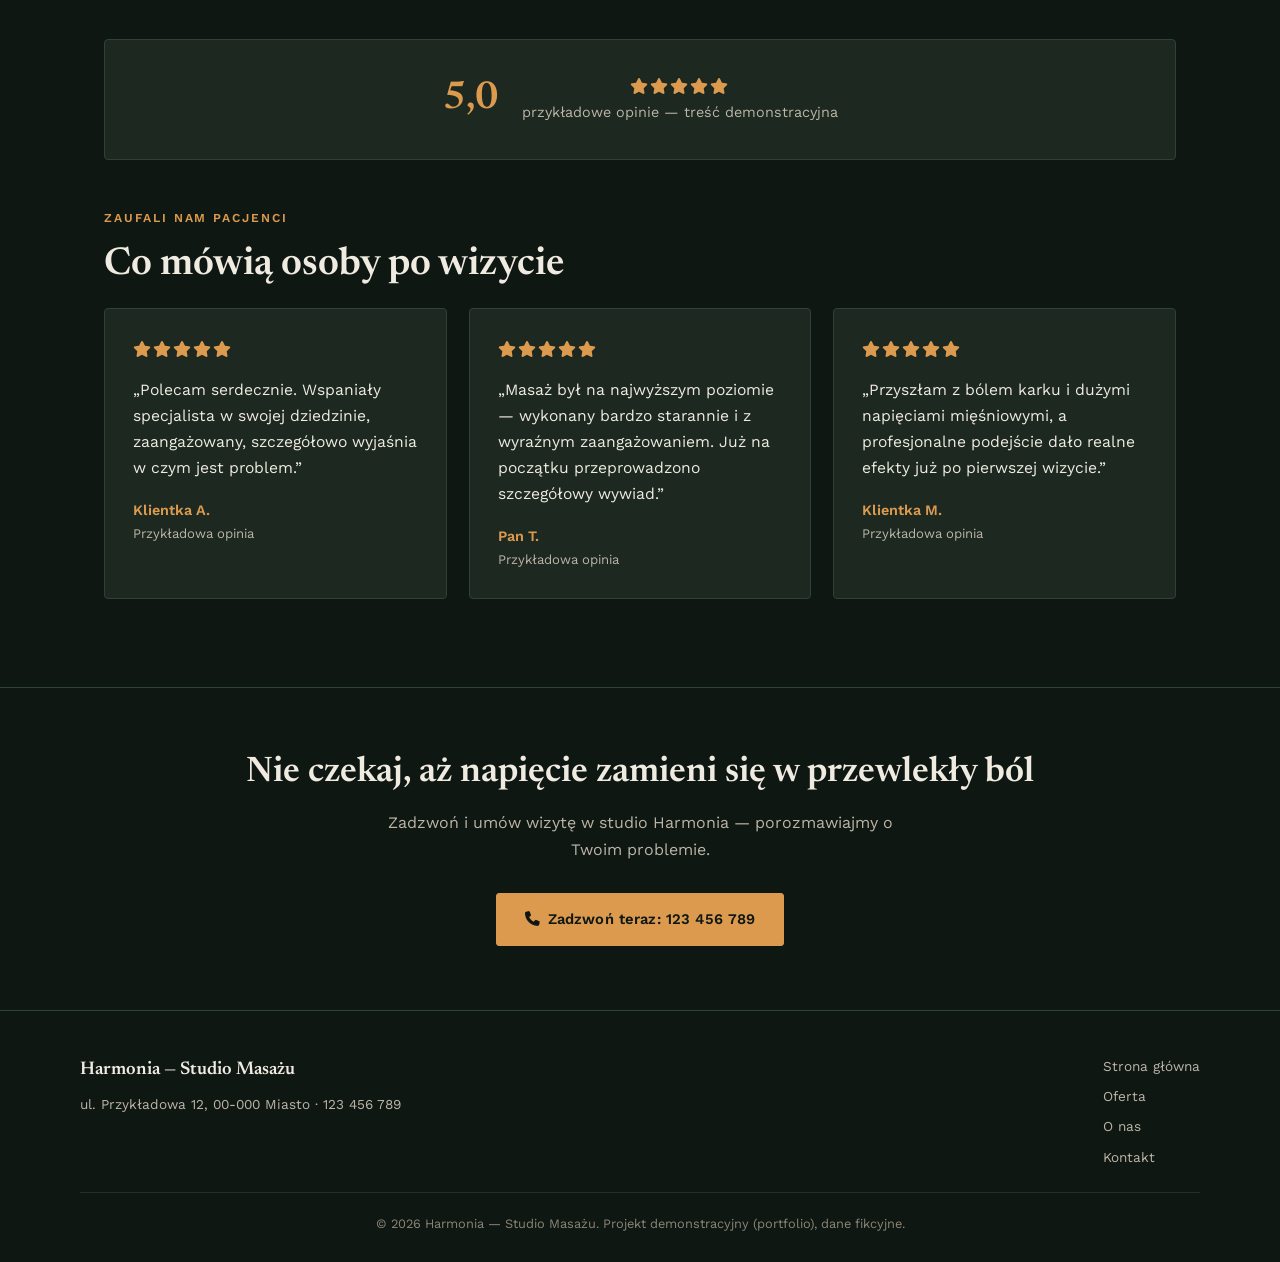
==== commit 01d59e3d: "fotografie" ====
--- a/index.html
+++ b/index.html
@@ -56,7 +56,8 @@
       </div>
     </div>
     <div class="hero-visual">
-      <!-- EDIT: miejsce na zdjęcie z gabinetu — w wersji demo celowo bez zdjęcia klienta -->
+      <!-- EDIT: zdjęcie ilustracyjne (stock), podmień na własne z gabinetu -->
+      <img class="hero-visual-img" src="images/hero-masaz.jpg" alt="Masaż relaksacyjny pleców w gabinecie" loading="eager">
       <div class="hero-visual-overlay"></div>
       <div class="hero-visual-text">
         <span class="big">Projekt demo</span>
--- a/style.css
+++ b/style.css
@@ -607,6 +607,32 @@
   text-align: center;
   padding: 12px;
 }
+.gallery-photo {
+  position: relative;
+  aspect-ratio: 4/3;
+  border-radius: var(--radius-lg);
+  overflow: hidden;
+  border: 1px solid var(--line);
+  margin: 0;
+}
+.gallery-photo img {
+  width: 100%;
+  height: 100%;
+  object-fit: cover;
+  display: block;
+  filter: saturate(0.9);
+  transition: transform 0.4s ease;
+}
+.gallery-photo:hover img { transform: scale(1.05); }
+.gallery-photo figcaption {
+  position: absolute;
+  left: 0; right: 0; bottom: 0;
+  padding: 10px 14px;
+  font-size: 0.85rem;
+  font-weight: 500;
+  color: var(--bone);
+  background: linear-gradient(0deg, rgba(15,23,19,0.85) 0%, rgba(15,23,19,0) 100%);
+}
 
 /* LICZBY / STATYSTYKI */
 .stats-grid {
